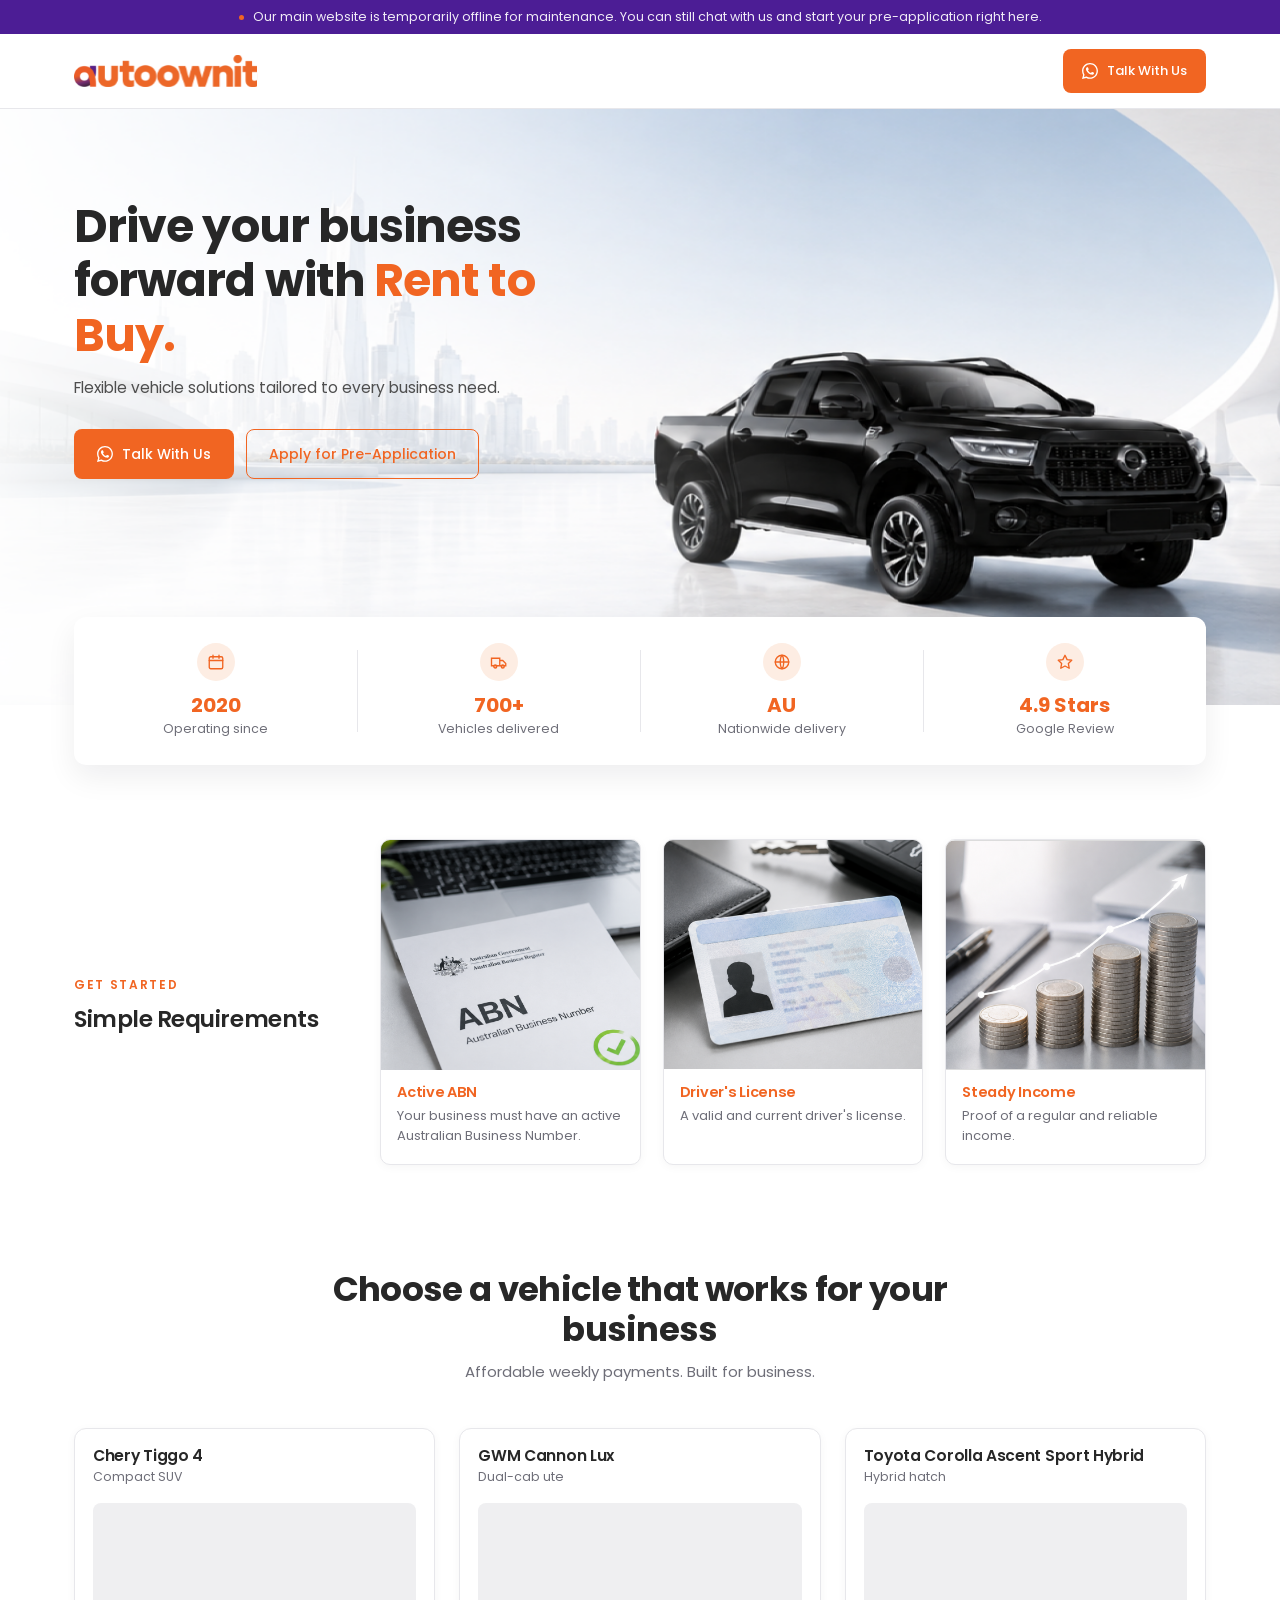
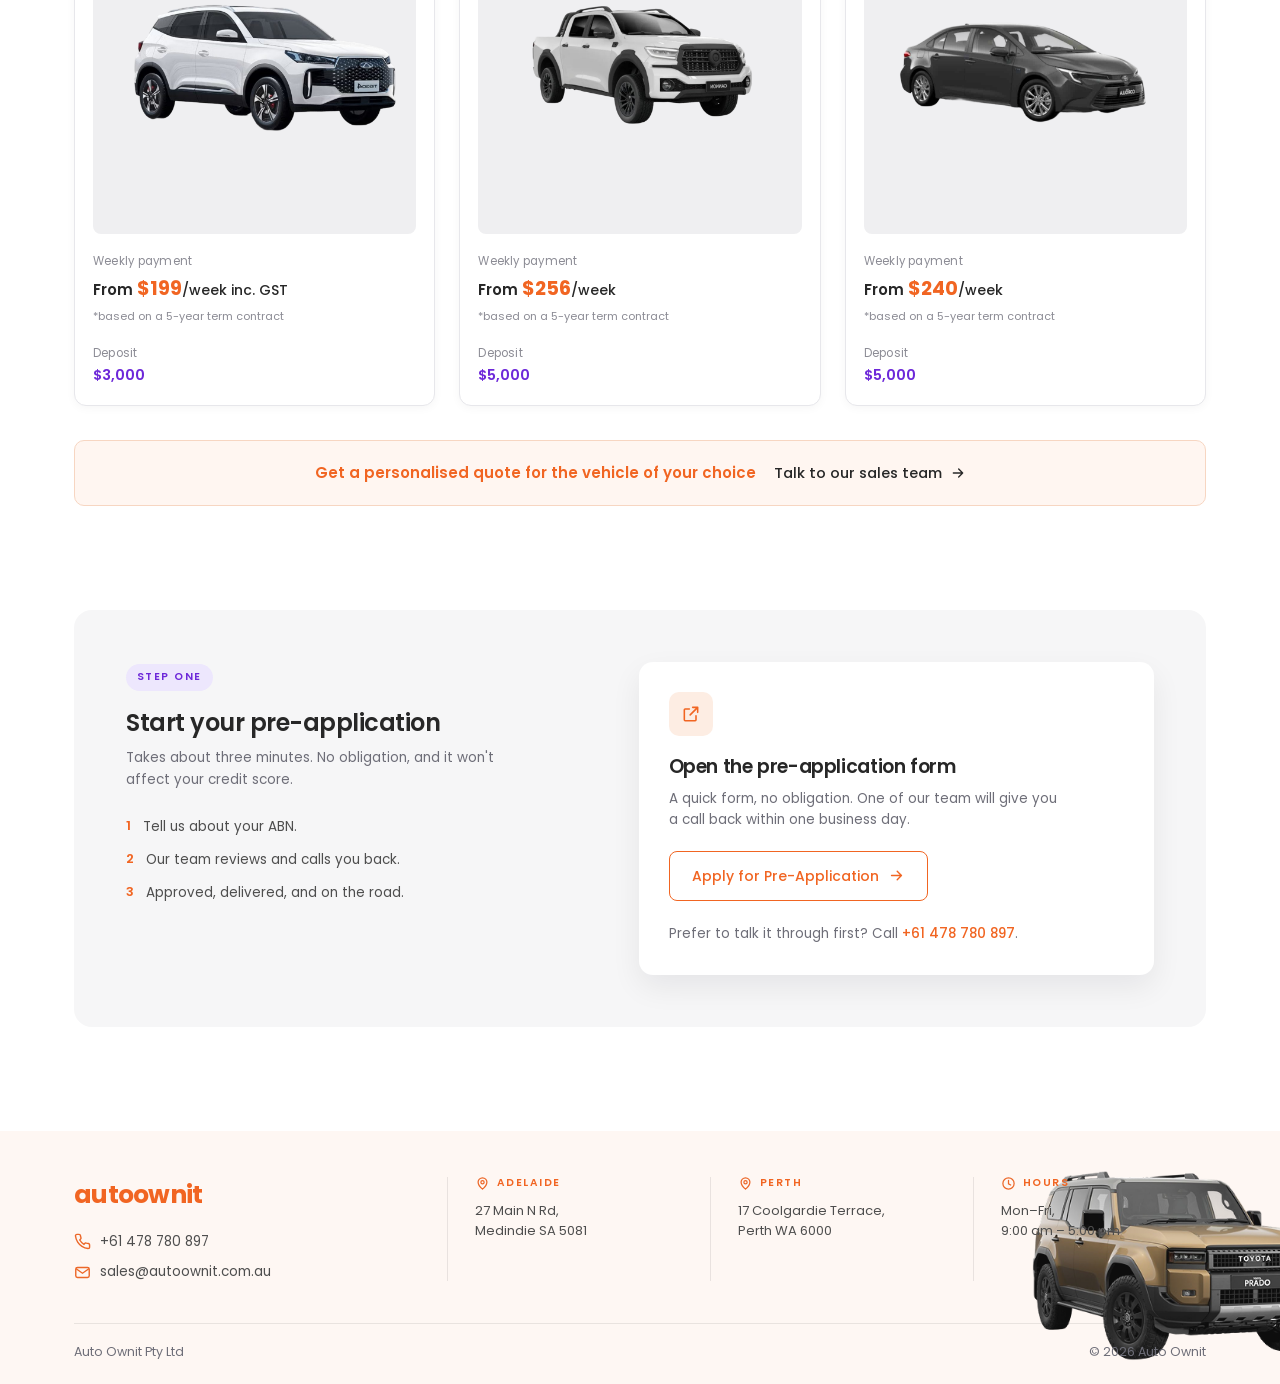
==== index.html @ a30773dd "First commit" ====
<!DOCTYPE html>
<html lang="en">

<head>
  <meta charset="UTF-8">
  <meta name="viewport" content="width=device-width, initial-scale=1">
  <title>Auto Ownit — Rent to Buy vehicle solutions for business</title>
  <link rel="stylesheet" href="./css/styles.css">
  <link rel="preconnect" href="https://fonts.googleapis.com">
  <link rel="preconnect" href="https://fonts.gstatic.com" crossorigin>
  <link
    href="https://fonts.googleapis.com/css2?family=Poppins:wght@400;500;600;700&family=Inter:wght@400;500;600&display=swap"
    rel="stylesheet">
</head>

<body>

  <!-- ========== ANNOUNCEMENT BAR ========== -->
  <div class="announce">
    <div class="wrap">
      <span class="dot" aria-hidden="true"></span>
      <p>Our main website is temporarily offline for maintenance. You can still chat with us and start your
        pre-application right here.</p>
    </div>
  </div>

  <!-- ========== HEADER ========== -->
  <header class="site-header">
    <div class="wrap">
      <a href="index.html" class="logo">
        <img src="./assets/Logo.svg" alt="Auto Ownit Logo">
      </a>
      <a href="https://wa.me/61478780897" class="btn btn--solid btn--sm" target="_blank">
        <img src="./assets/WhatsApp.svg" alt="WhatsApp">
        Talk With Us
      </a>
    </div>
  </header>

  <!-- ========== HERO ========== -->
  <section class="hero">
    <div class="wrap">
      <div class="hero-grid">
        <div class="hero-copy">
          <h1>Drive your business forward with <span class="accent">Rent to Buy.</span></h1>
          <p class="hero-sub">Flexible vehicle solutions tailored to every business need.</p>
          <div class="hero-actions">
            <a href="https://wa.me/61478780897" class="btn btn--solid" target="_blank">
              <img src="./assets/WhatsApp.svg" alt="WhatsApp">
              Talk With Us
            </a>
            <a href="./pre-application.html" class="btn btn--outline">
              Apply for Pre-Application
            </a>
          </div>
        </div>
      </div>

      <!-- ---- stats ---- -->
      <div class="stats">
        <div class="stat">
          <div class="stat-icon"><svg viewBox="0 0 24 24" fill="none" stroke="currentColor" stroke-width="1.8"
              stroke-linecap="round">
              <rect x="3" y="5" width="18" height="16" rx="2" />
              <path d="M3 10h18M8 3v4M16 3v4" />
            </svg></div>
          <div class="stat-value">2020</div>
          <div class="stat-label">Operating since</div>
        </div>
        <div class="stat">
          <div class="stat-icon"><svg viewBox="0 0 24 24" fill="none" stroke="currentColor" stroke-width="1.8"
              stroke-linecap="round">
              <path d="M2 7h11v10H2zM13 10h4l4 4v3h-8" />
              <circle cx="7" cy="18" r="2" />
              <circle cx="17" cy="18" r="2" />
            </svg></div>
          <div class="stat-value">700+</div>
          <div class="stat-label">Vehicles delivered</div>
        </div>
        <div class="stat">
          <div class="stat-icon"><svg viewBox="0 0 24 24" fill="none" stroke="currentColor" stroke-width="1.8"
              stroke-linecap="round">
              <circle cx="12" cy="12" r="9" />
              <path d="M3 12h18M12 3c3 3 3 15 0 18M12 3C9 6 9 18 12 21" />
            </svg></div>
          <div class="stat-value">AU</div>
          <div class="stat-label">Nationwide delivery</div>
        </div>
        <div class="stat">
          <div class="stat-icon"><svg viewBox="0 0 24 24" fill="none" stroke="currentColor" stroke-width="1.8"
              stroke-linejoin="round">
              <path d="m12 3 2.8 5.8 6.2.9-4.5 4.4 1.1 6.2-5.6-3-5.6 3 1.1-6.2L3 9.7l6.2-.9L12 3Z" />
            </svg></div>
          <div class="stat-value">4.9 Stars</div>
          <div class="stat-label">Google Review</div>
        </div>
      </div>
    </div>
  </section>

  <!-- ========== SIMPLE REQUIREMENTS ========== -->
  <section class="section">
    <div class="wrap">
      <div class="reqs">
        <div class="reqs-intro">
          <span class="eyebrow">Get started</span>
          <h2>Simple Requirements</h2>
        </div>

        <div class="req-cards">
          <!-- Card 1 — replace .req-thumb svg with <img src="abn.jpg" alt="..."> -->
          <article class="req-card">
            <div class="req-thumb" id="abn-card">
            </div>
            <div class="req-body">
              <h3>Active ABN</h3>
              <p>Your business must have an active Australian Business Number.</p>
            </div>
          </article>

          <!-- Card 2 -->
          <article class="req-card">
            <div class="req-thumb" id="driver-card"></div>
            <div class="req-body">
              <h3>Driver's License</h3>
              <p>A valid and current driver's license.</p>
            </div>
          </article>

          <!-- Card 3 -->
          <article class="req-card">
            <div class="req-thumb" id="income-card"></div>
            <div class="req-body">
              <h3>Steady Income</h3>
              <p>Proof of a regular and reliable income.</p>
            </div>
          </article>
        </div>
      </div>
    </div>
  </section>

  <!-- ========== VEHICLES ========== -->
  <section class="section" style="padding-top:0">
    <div class="wrap">
      <div class="section-head">
        <h2>Choose a vehicle that works for your business</h2>
        <p>Affordable weekly payments. Built for business.</p>
      </div>

      <div class="vehicles">
        <!-- Vehicle 1 -->
        <article class="vcard">
          <h3>Chery Tiggo 4</h3>
          <div class="vcard-type">Compact SUV</div>
          <div class="vcard-img">
            <!-- Replace with <img src="chery-tiggo-4.png" alt="Chery Tiggo 4"> -->
            <img src="./assets/cherry-tigo-4.png" alt="Chery Tiggo 4" />
          </div>
          <div class="vmeta-label">Weekly payment</div>
          <div class="vprice">From <span class="amount">$199</span><span class="unit">/week inc. GST</span></div>
          <p class="vnote">*based on a 5-year term contract</p>
          <div class="vcard-foot">
            <div class="vmeta-label">Deposit</div>
            <div class="vdeposit">$3,000</div>
          </div>
        </article>

        <!-- Vehicle 2 -->
        <article class="vcard">
          <h3>GWM Cannon Lux</h3>
          <div class="vcard-type">Dual-cab ute</div>
          <div class="vcard-img">
            <!-- Replace with <img src="gwm-cannon-lux.png" alt="GWM Cannon Lux"> -->
            <img src='./assets/GWM-Cannon-Vanta-1024x1024.png' alt="GWM Cannon Lux" />
          </div>
          <div class="vmeta-label">Weekly payment</div>
          <div class="vprice">From <span class="amount">$256</span><span class="unit">/week</span></div>
          <p class="vnote">*based on a 5-year term contract</p>
          <div class="vcard-foot">
            <div class="vmeta-label">Deposit</div>
            <div class="vdeposit">$5,000</div>
          </div>
        </article>

        <!-- Vehicle 3 -->
        <article class="vcard">
          <h3>Toyota Corolla Ascent Sport Hybrid</h3>
          <div class="vcard-type">Hybrid hatch</div>
          <div class="vcard-img">
            <!-- Replace with <img src="corolla-hybrid.png" alt="Toyota Corolla Ascent Sport Hybrid"> -->
            <img src='./assets/31-1024x1024.png' alt="Toyota Corolla Ascent Sport Hybrid" />
          </div>
          <div class="vmeta-label">Weekly payment</div>
          <div class="vprice">From <span class="amount">$240</span><span class="unit">/week</span></div>
          <p class="vnote">*based on a 5-year term contract</p>
          <div class="vcard-foot">
            <div class="vmeta-label">Deposit</div>
            <div class="vdeposit">$5,000</div>
          </div>
        </article>
      </div>

      <!-- ---- quote bar ---- -->
      <div class="quote-bar">
        <span class="lead">Get a personalised quote for the vehicle of your choice</span>
        <a href="https://wa.me/61478780897" class="link" target="_blank">
          Talk to our sales team
          <svg viewBox="0 0 24 24" fill="none" stroke="currentColor" stroke-width="2" stroke-linecap="round"
            stroke-linejoin="round" aria-hidden="true">
            <path d="M5 12h14M13 6l6 6-6 6" />
          </svg>
        </a>
      </div>
    </div>
  </section>

  <!-- ========== PRE-APPLICATION ========== -->
  <section class="section section--tight" id="pre-application" style="padding-top:0">
    <div class="wrap">
      <div class="apply">
        <div class="apply-copy">
          <span class="pill">Step one</span>
          <h2>Start your pre-application</h2>
          <p>Takes about three minutes. No obligation, and it won't affect your credit score.</p>
          <ol class="steps">
            <li><span class="num">1</span><span>Tell us about your ABN.</span></li>
            <li><span class="num">2</span><span>Our team reviews and calls you back.</span></li>
            <li><span class="num">3</span><span>Approved, delivered, and on the road.</span></li>
          </ol>
        </div>

        <div class="apply-card">
          <div class="icon-box">
            <svg viewBox="0 0 24 24" fill="none" stroke="currentColor" stroke-width="1.9" stroke-linecap="round"
              stroke-linejoin="round" aria-hidden="true">
              <path d="M14 4h6v6M20 4l-9 9M18 14v5a1 1 0 0 1-1 1H5a1 1 0 0 1-1-1V7a1 1 0 0 1 1-1h5" />
            </svg>
          </div>
          <h3>Open the pre-application form</h3>
          <p>A quick form, no obligation. One of our team will give you a call back within one business day.</p>
          <a href="./pre-application.html" class="btn btn--outline">
            Apply for Pre-Application
            <svg viewBox="0 0 24 24" fill="none" stroke="currentColor" stroke-width="2" stroke-linecap="round"
              stroke-linejoin="round" aria-hidden="true">
              <path d="M5 12h14M13 6l6 6-6 6" />
            </svg>
          </a>
          <p class="apply-note">Prefer to talk it through first? Call <a href="https://wa.me/61478780897"
              target="_blank">+61 478 780
              897</a>.
          </p>
        </div>
      </div>
    </div>
  </section>

  <!-- ========== FOOTER ========== -->
  <footer class="site-footer">
    <img class="footer-art" src="./assets/2025 Toyota LandCruiser Prado Altitude 4×4 – Previously Owned.png"
      alt="Auto Ownit Footer" />
    <div class="wrap">
      <div class="footer-top">
        <div>
          <span class="logo logo--footer">autoownit</span>
          <div class="footer-contact">
            <a href="https://wa.me/61478780897" target="_blank">
              <img src='./assets/telephone.svg' />
              +61 478 780 897
            </a>
            <a href="mailto:sales@autoownit.com.au" target="_blank">
              <img src="./assets/email.svg" />
              sales@autoownit.com.au
            </a>
          </div>
        </div>

        <div class="fcol">
          <div class="fcol-title">
            <img src="./assets/pin-location.svg" alt="Location" />
            Adelaide
          </div>
          <p>27 Main N Rd,<br>Medindie SA 5081</p>
        </div>

        <div class="fcol">
          <div class="fcol-title">
            <img src="./assets/pin-location.svg" alt="Location" />
            Perth
          </div>
          <p>17 Coolgardie Terrace,<br>Perth WA 6000</p>
        </div>

        <div class="fcol">
          <div class="fcol-title">
            <img src="./assets/clock.svg" alt='Hours' />
            Hours
          </div>
          <p>Mon–Fri,<br>9:00 am – 5:00 pm</p>
        </div>
      </div>

      <div class="footer-bottom">
        <span>Auto Ownit Pty Ltd</span>
        <span>© 2026 Auto Ownit</span>
      </div>
    </div>
  </footer>

</body>

</html>
---- css/styles.css ----
/* ============================================================
   TOKENS
   ============================================================ */
:root {
  --orange: #f16522;
  --orange-dark: #d9531a;
  --orange-tint: #fdede3;
  --orange-tint-2: #fff6f1;
  --orange-line: #f7d6c2;
  --violet: #4c1d95;
  --violet-accent: #6d28d9;
  --violet-tint: #ede7fd;
  --ink: #272727;
  --ink-2: #4e4e4e;
  --muted: #6e6e78;
  --muted-2: #8c8c95;
  --line: #e7e7eb;
  --surface: #f6f6f7;
  --surface-2: #efeff1;
  --footer-bg: #fceae166;
  --white: #ffffff;

  --display: 'Poppins', 'Segoe UI', system-ui, -apple-system, sans-serif;
  --body: 'Poppins', 'Segoe UI', system-ui, -apple-system, sans-serif;

  --wrap: 1180px;
  --r-sm: 8px;
  --r-md: 12px;
  --r-lg: 18px;
  --shadow-card: 0 12px 30px rgba(20, 20, 30, 0.07);
  --shadow-soft: 0 2px 10px rgba(20, 20, 30, 0.04);
}

/* ============================================================
   BASE
   ============================================================ */
*,
*::before,
*::after {
  box-sizing: border-box;
}

html {
  -webkit-text-size-adjust: 100%;
}

body {
  margin: 0;
  font-family: var(--body);
  color: var(--ink);
  background: var(--white);
  font-size: 16px;
  line-height: 1.6;
  -webkit-font-smoothing: antialiased;
}

img,
svg {
  display: block;
  max-width: 100%;
}

a {
  color: inherit;
  text-decoration: none;
}

h1,
h2,
h3,
h4 {
  font-family: var(--display);
  margin: 0;
  letter-spacing: -0.02em;
  line-height: 1.18;
}

p {
  margin: 0;
}

ul,
ol {
  margin: 0;
  padding: 0;
  list-style: none;
}

.wrap {
  width: 100%;
  max-width: var(--wrap);
  margin: 0 auto;
  padding: 0 24px;
}

:focus-visible {
  outline: 2px solid var(--violet-accent);
  outline-offset: 3px;
  border-radius: 4px;
}

.eyebrow {
  font-family: var(--display);
  font-size: 12px;
  font-weight: 600;
  letter-spacing: 0.14em;
  text-transform: uppercase;
  color: var(--orange);
}

/* ============================================================
   BUTTONS
   ============================================================ */
.btn {
  display: inline-flex;
  justify-content: center;
  align-items: center;
  gap: 9px;
  font-family: var(--display);
  font-size: 14px;
  font-weight: 500;
  text-align: center;
  padding: 13px 22px;
  border-radius: var(--r-sm);
  border: 1px solid transparent;
  cursor: pointer;
  transition:
    background-color 0.2s ease,
    color 0.2s ease,
    border-color 0.2s ease,
    transform 0.2s ease;
  white-space: nowrap;
}

.btn svg {
  width: 17px;
  height: 17px;
  flex: none;
}

.btn--solid {
  background: var(--orange);
  color: #fff;
}

.btn--solid:hover {
  background: var(--orange-dark);
}

.btn--outline {
  background: transparent;
  color: var(--orange);
  border-color: var(--orange);
}

.btn--outline:hover {
  background: var(--orange-tint-2);
}

.btn--sm {
  padding: 11px 18px;
  font-size: 13px;
}

/* ============================================================
   ANNOUNCEMENT + HEADER
   ============================================================ */
.announce {
  background: var(--violet);
  color: #fff;
}

.announce .wrap {
  display: flex;
  align-items: center;
  justify-content: center;
  gap: 9px;
  min-height: 34px;
  padding-top: 7px;
  padding-bottom: 7px;
  font-size: 12.5px;
  text-align: center;
  color: rgba(255, 255, 255, 0.92);
}

.announce .dot {
  width: 5px;
  height: 5px;
  border-radius: 50%;
  background: var(--orange);
  flex: none;
}

.site-header {
  background: #fff;
  border-bottom: 1px solid var(--line);
}

.site-header .wrap {
  display: flex;
  align-items: center;
  justify-content: space-between;
  gap: 20px;
  min-height: 74px;
}

.logo {
  font-family: var(--display);
  font-weight: 700;
  font-size: 27px;
  letter-spacing: -0.03em;
  color: var(--orange);
}

.logo--footer {
  font-size: 25px;
}

/* ============================================================
   HERO
   ============================================================ */
.hero {
  position: relative;
  padding: 64px 0 0;
  background-image: url(../assets/hero-bg.png);
  background-size: cover;
  background-position: center;
  /* overflow: hidden; */
}

/* faint showroom floor line */
/* .hero::after{
  content:"";position:absolute;left:0;right:0;top:58%;height:1px;
  background:linear-gradient(90deg,rgba(255,255,255,0),rgba(255,255,255,.85),rgba(255,255,255,0));
} */
.hero-grid {
  position: relative;
  z-index: 1;
  display: grid;
  grid-template-columns: minmax(0, 1fr) minmax(0, 1.05fr);
  align-items: center;
  gap: 28px;
}

.hero-copy {
  max-width: 520px;
  padding: 26px 0 78px;
}

.hero h1 {
  font-size: clamp(32px, 4.4vw, 46px);
  font-weight: 700;
  color: var(--ink);
  margin-bottom: 14px;
}

.hero h1 .accent {
  color: var(--orange);
}

.hero-sub {
  font-size: 15.5px;
  color: var(--ink-2);
  margin-bottom: 28px;
}

.hero-actions {
  display: flex;
  flex-wrap: wrap;
  gap: 12px;
}

.hero-art {
  align-self: end;
  padding-bottom: 34px;
}

/* ---- stats card ---- */
.stats {
  position: relative;
  z-index: 2;
  background: #fff;
  border-radius: var(--r-md);
  box-shadow: var(--shadow-card);
  display: grid;
  grid-template-columns: repeat(4, 1fr);
  top: 60px;
  margin-bottom: 30px;
}

.stat {
  padding: 26px 22px;
  text-align: center;
  position: relative;
}

.stat + .stat::before {
  content: '';
  position: absolute;
  left: 0;
  top: 22%;
  bottom: 22%;
  width: 1px;
  background: var(--line);
}

.stat-icon {
  width: 38px;
  height: 38px;
  margin: 0 auto 12px;
  border-radius: 50%;
  background: var(--orange-tint);
  color: var(--orange);
  display: grid;
  place-items: center;
}

.stat-icon svg {
  width: 18px;
  height: 18px;
}

.stat-value {
  font-family: var(--display);
  font-size: 20px;
  font-weight: 700;
  color: var(--orange);
  line-height: 1.2;
}

.stat-label {
  font-size: 12.5px;
  color: var(--muted);
  margin-top: 2px;
}

/* ============================================================
   SECTION SHELL
   ============================================================ */
.section {
  padding: 104px 0;
}

.section--tight {
  padding: 64px 0;
}

.section-head {
  text-align: center;
  max-width: 660px;
  margin: 0 auto 44px;
}

.section-head h2 {
  font-size: clamp(26px, 3.2vw, 34px);
  font-weight: 700;
  margin-bottom: 10px;
}

.section-head p {
  color: var(--muted);
  font-size: 15px;
}

/* ============================================================
   REQUIREMENTS
   ============================================================ */
.reqs {
  display: grid;
  grid-template-columns: minmax(0, 0.75fr) minmax(0, 2.4fr);
  align-items: center;
  gap: 48px;
}

.reqs-intro h2 {
  font-size: 23px;
  font-weight: 600;
  margin-top: 10px;
}

.req-cards {
  display: grid;
  grid-template-columns: repeat(3, 1fr);
  gap: 22px;
}

.req-card {
  border: 1px solid var(--line);
  border-radius: 10px;
  background: #fff;
  overflow: hidden;
  box-shadow: var(--shadow-soft);
}

.req-thumb {
  height: 230px;
}

.req-thumb#abn-card {
  background-image: url(../assets/ABN_CARD.png);
  background-size: cover;
  background-position: center;

  width: 100%;
}

.req-thumb#driver-card {
  background-image: url(../assets/DRIVERS_LICENSE_CARD.png);
  background-size: cover;
  background-position: center;

  width: 100%;
}

.req-thumb#income-card {
  background-image: url(../assets/STEADY_INCOME.png);
  background-size: cover;
  background-position: center;

  width: 100%;
}

.req-body {
  padding: 14px 16px 18px;
}

.req-body h3 {
  font-size: 14.5px;
  font-weight: 600;
  color: var(--orange);
  margin-bottom: 5px;
}

.req-body p {
  font-size: 13px;
  color: var(--muted);
  line-height: 1.55;
}

/* ============================================================
   VEHICLES
   ============================================================ */
.vehicles {
  display: grid;
  grid-template-columns: repeat(3, 1fr);
  gap: 24px;
}

.vcard {
  border: 1px solid var(--line);
  border-radius: var(--r-md);
  background: #fff;
  padding: 18px;
  display: flex;
  flex-direction: column;
  box-shadow: var(--shadow-soft);
}

.vcard h3 {
  font-size: 15.5px;
  font-weight: 600;
}

.vcard-type {
  font-size: 12.5px;
  color: var(--muted);
  margin-top: 2px;
}

.vcard-img {
  background: var(--surface-2);
  border-radius: var(--r-sm);
  margin: 16px 0 18px;
  padding: 14px 10px;
}

.vmeta-label {
  font-size: 11.5px;
  color: var(--muted-2);
  letter-spacing: 0.02em;
}

.vprice {
  font-family: var(--display);
  font-size: 15px;
  font-weight: 600;
  margin-top: 3px;
}

.vprice .amount {
  color: var(--orange);
  font-size: 19px;
  font-weight: 700;
}

.vprice .unit {
  font-weight: 500;
  font-size: 14px;
  color: var(--ink);
}

.vnote {
  font-size: 11px;
  color: var(--muted-2);
  margin-top: 4px;
}

.vcard-foot {
  margin-top: auto;
  padding-top: 18px;
}

.vdeposit {
  font-family: var(--display);
  font-size: 14.5px;
  font-weight: 600;
  color: var(--violet-accent);
  margin-top: 2px;
}

.quote-bar {
  margin-top: 34px;
  background: var(--orange-tint-2);
  border: 1px solid var(--orange-line);
  border-radius: 10px;
  padding: 20px 24px;
  display: flex;
  flex-wrap: wrap;
  align-items: center;
  justify-content: center;
  gap: 8px 18px;
  text-align: center;
}

.quote-bar .lead {
  font-family: var(--display);
  font-weight: 600;
  font-size: 15px;
  color: var(--orange);
}

.quote-bar .link {
  display: inline-flex;
  align-items: center;
  gap: 8px;
  font-size: 14.5px;
  font-weight: 500;
  color: var(--ink);
}

.quote-bar .link:hover {
  text-decoration: underline;
}

.quote-bar .link svg {
  width: 16px;
  height: 16px;
}

/* ============================================================
   PRE-APPLICATION
   ============================================================ */
.apply {
  background: var(--surface);
  border-radius: var(--r-lg);
  padding: 52px;
  display: grid;
  grid-template-columns: minmax(0, 1fr) minmax(0, 1.1fr);
  gap: 44px;
  align-items: start;
}

.pill {
  display: inline-block;
  background: var(--violet-tint);
  color: var(--violet-accent);
  font-family: var(--display);
  font-size: 10.5px;
  font-weight: 600;
  letter-spacing: 0.14em;
  text-transform: uppercase;
  padding: 5px 11px;
  border-radius: 999px;
  margin-bottom: 18px;
}

.apply-copy h2 {
  font-size: 24px;
  font-weight: 600;
  margin-bottom: 10px;
}

.apply-copy > p {
  font-size: 13.5px;
  color: var(--muted);
  max-width: 400px;
}

.steps {
  margin-top: 26px;
  display: grid;
  gap: 11px;
}

.steps li {
  display: flex;
  gap: 12px;
  font-size: 13.5px;
  color: var(--ink-2);
}

.steps .num {
  color: var(--orange);
  font-family: var(--display);
  font-weight: 600;
  font-size: 13px;
  flex: none;
}

.apply-card {
  background: #fff;
  border-radius: 14px;
  padding: 30px;
  box-shadow: var(--shadow-card);
}

.apply-card .icon-box {
  width: 44px;
  height: 44px;
  border-radius: 10px;
  background: var(--orange-tint);
  color: var(--orange);
  display: grid;
  place-items: center;
  margin-bottom: 20px;
}

.apply-card .icon-box svg {
  width: 20px;
  height: 20px;
}

.apply-card h3 {
  font-size: 19px;
  font-weight: 600;
  margin-bottom: 9px;
}

.apply-card p {
  font-size: 13.5px;
  color: var(--muted);
  max-width: 390px;
}

.apply-card .btn {
  margin-top: 20px;
}

.apply-note {
  margin-top: 22px;
  font-size: 12.5px;
  color: var(--muted);
}

.apply-note a {
  color: var(--orange);
  font-weight: 500;
}

/* ============================================================
   FOOTER
   ============================================================ */
.site-footer {
  background: var(--footer-bg);
  position: relative;
  overflow: hidden;
  margin-top: 40px;
}

.footer-art {
  position: absolute;
  right: -100px;
  bottom: 6px;
  width: min(400px, 34vw);
  pointer-events: none;
  opacity: 0.95;
}

.footer-top {
  position: relative;
  z-index: 1;
  display: grid;
  grid-template-columns: minmax(0, 1.25fr) repeat(3, minmax(0, 0.85fr));
  gap: 30px;
  padding: 44px 0 40px;
}

.footer-contact {
  display: grid;
  gap: 9px;
  margin-top: 16px;
}

.footer-contact a,
.footer-contact span {
  display: flex;
  align-items: center;
  gap: 9px;
  font-size: 13.5px;
  color: var(--ink-2);
}

.footer-contact svg {
  width: 15px;
  height: 15px;
  color: var(--orange);
  flex: none;
}

.fcol {
  position: relative;
  padding-left: 28px;
}

.fcol::before {
  content: '';
  position: absolute;
  left: 0;
  top: 2px;
  bottom: 2px;
  width: 1px;
  background: rgba(23, 23, 27, 0.09);
}

.fcol-title {
  display: flex;
  align-items: center;
  gap: 7px;
  font-family: var(--display);
  font-size: 10.5px;
  font-weight: 600;
  letter-spacing: 0.14em;
  text-transform: uppercase;
  color: var(--orange);
  margin-bottom: 9px;
}

.fcol-title svg {
  width: 13px;
  height: 13px;
}

.fcol p {
  font-size: 13px;
  color: var(--ink-2);
  line-height: 1.6;
}

.footer-bottom {
  position: relative;
  z-index: 1;
  border-top: 1px solid rgba(23, 23, 27, 0.09);
  display: flex;
  flex-wrap: wrap;
  gap: 8px;
  justify-content: space-between;
  padding: 18px 0 22px;
  font-size: 12.5px;
  color: var(--muted);
}

/* ============================================================
   RESPONSIVE
   ============================================================ */
@media (max-width: 1000px) {
  .hero-grid {
    grid-template-columns: 1fr;
  }

  .hero-copy {
    padding-bottom: 8px;
    max-width: none;
  }

  .hero-art {
    padding-bottom: 12px;
    max-width: 560px;
  }

  .reqs {
    grid-template-columns: 1fr;
    gap: 26px;
  }

  .apply {
    grid-template-columns: 1fr;
    padding: 38px;
  }

  .footer-top {
    grid-template-columns: 1fr 1fr;
    gap: 26px;
  }

  .footer-art {
    width: 250px;
    opacity: 0.5;
  }

  .section {
    padding: 76px 0;
  }
}

@media (max-width: 760px) {
  .stats {
    grid-template-columns: 1fr 1fr;
  }

  .stat + .stat::before {
    display: none;
  }

  .stat:nth-child(n + 3) {
    border-top: 1px solid var(--line);
  }

  .stat:nth-child(even) {
    border-left: 1px solid var(--line);
  }

  .req-cards,
  .vehicles {
    grid-template-columns: 1fr;
  }

  .site-header .wrap {
    min-height: 64px;
  }

  .announce .wrap {
    text-align: left;
  }
}

@media (max-width: 560px) {
  .footer-top {
    grid-template-columns: 1fr;
  }

  .fcol {
    padding-left: 0;
  }

  .fcol::before {
    display: none;
  }

  .footer-art {
    display: none;
  }

  .apply {
    padding: 26px;
  }

  .hero {
    padding-top: 44px;
  }

  .stats {
    grid-template-columns: 1fr;
  }

  .stat:nth-child(even) {
    border-left: 0;
  }

  .stat:nth-child(n + 2) {
    border-top: 1px solid var(--line);
  }

  .btn {
    width: 100%;
    justify-content: center;
  }

  .quote-bar {
    flex-direction: column;
  }
}

@media (prefers-reduced-motion: reduce) {
  * {
    transition: none !important;
    animation: none !important;
  }
}
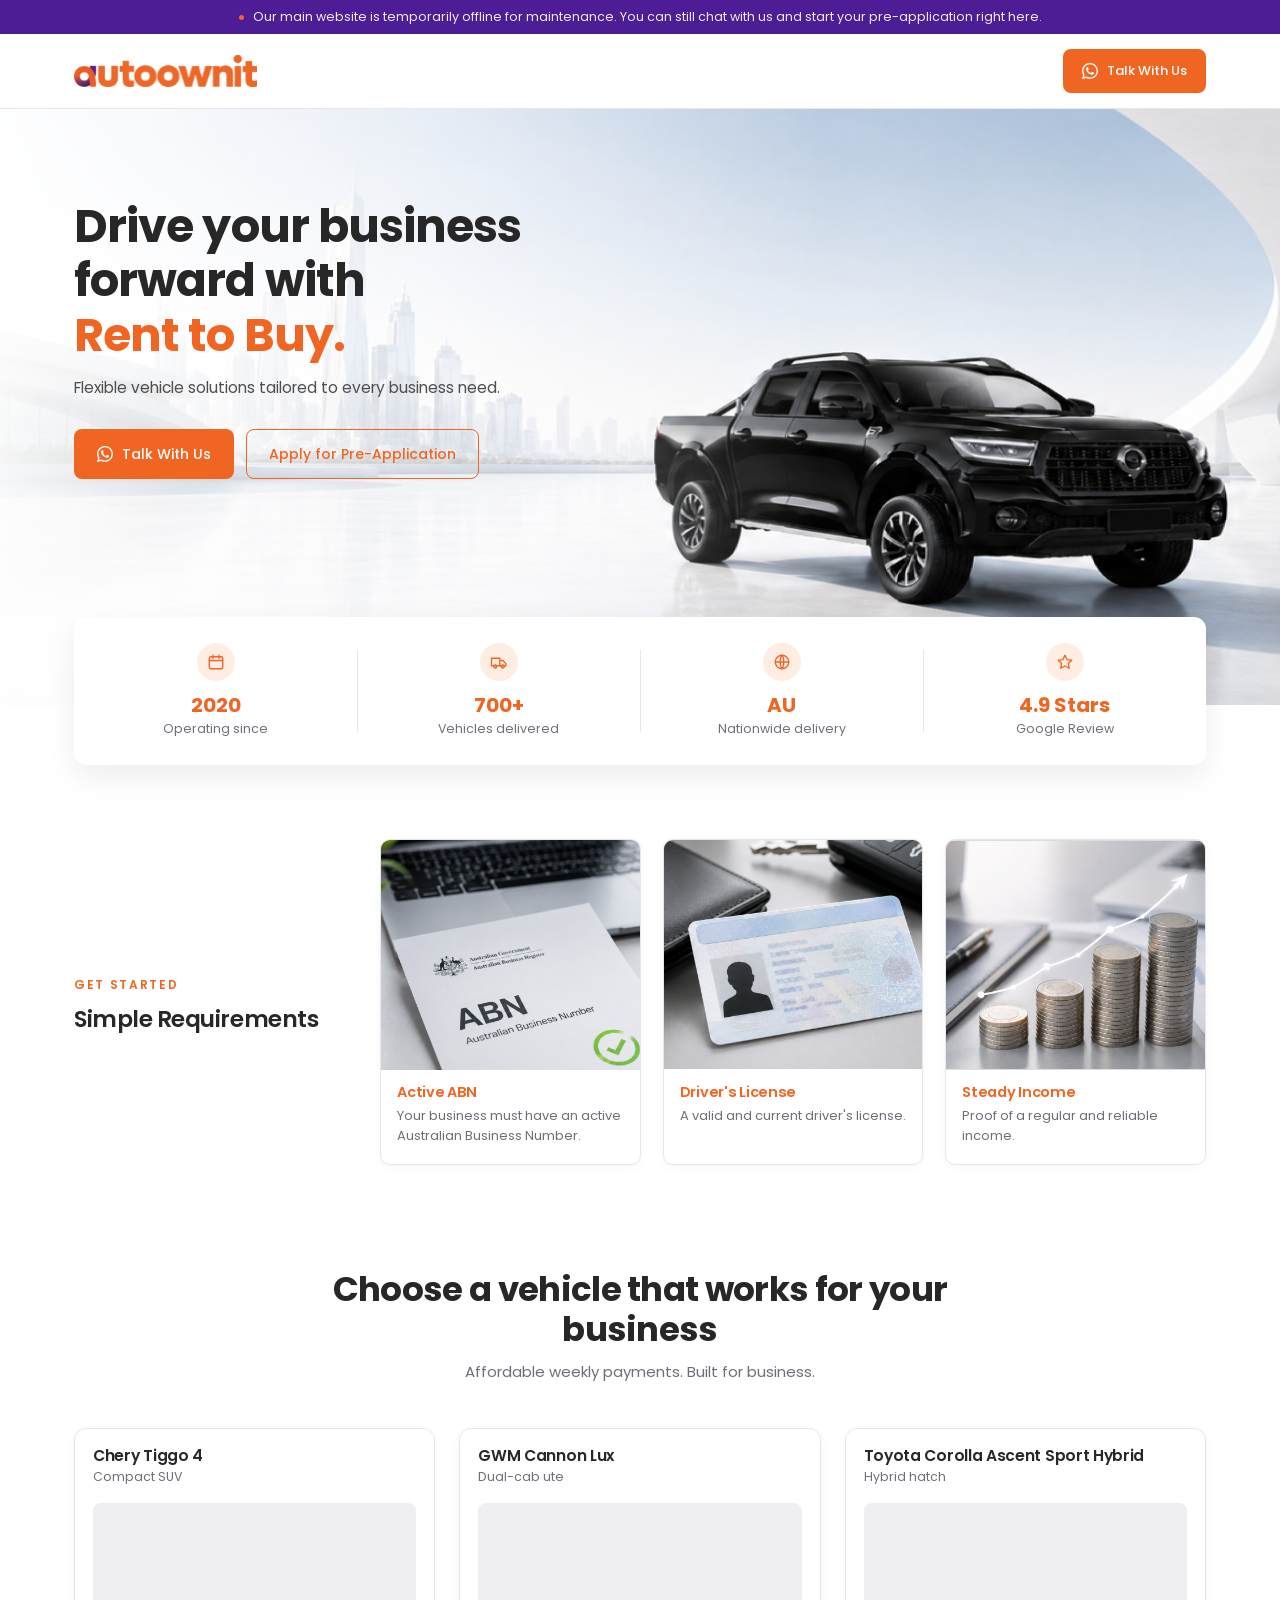
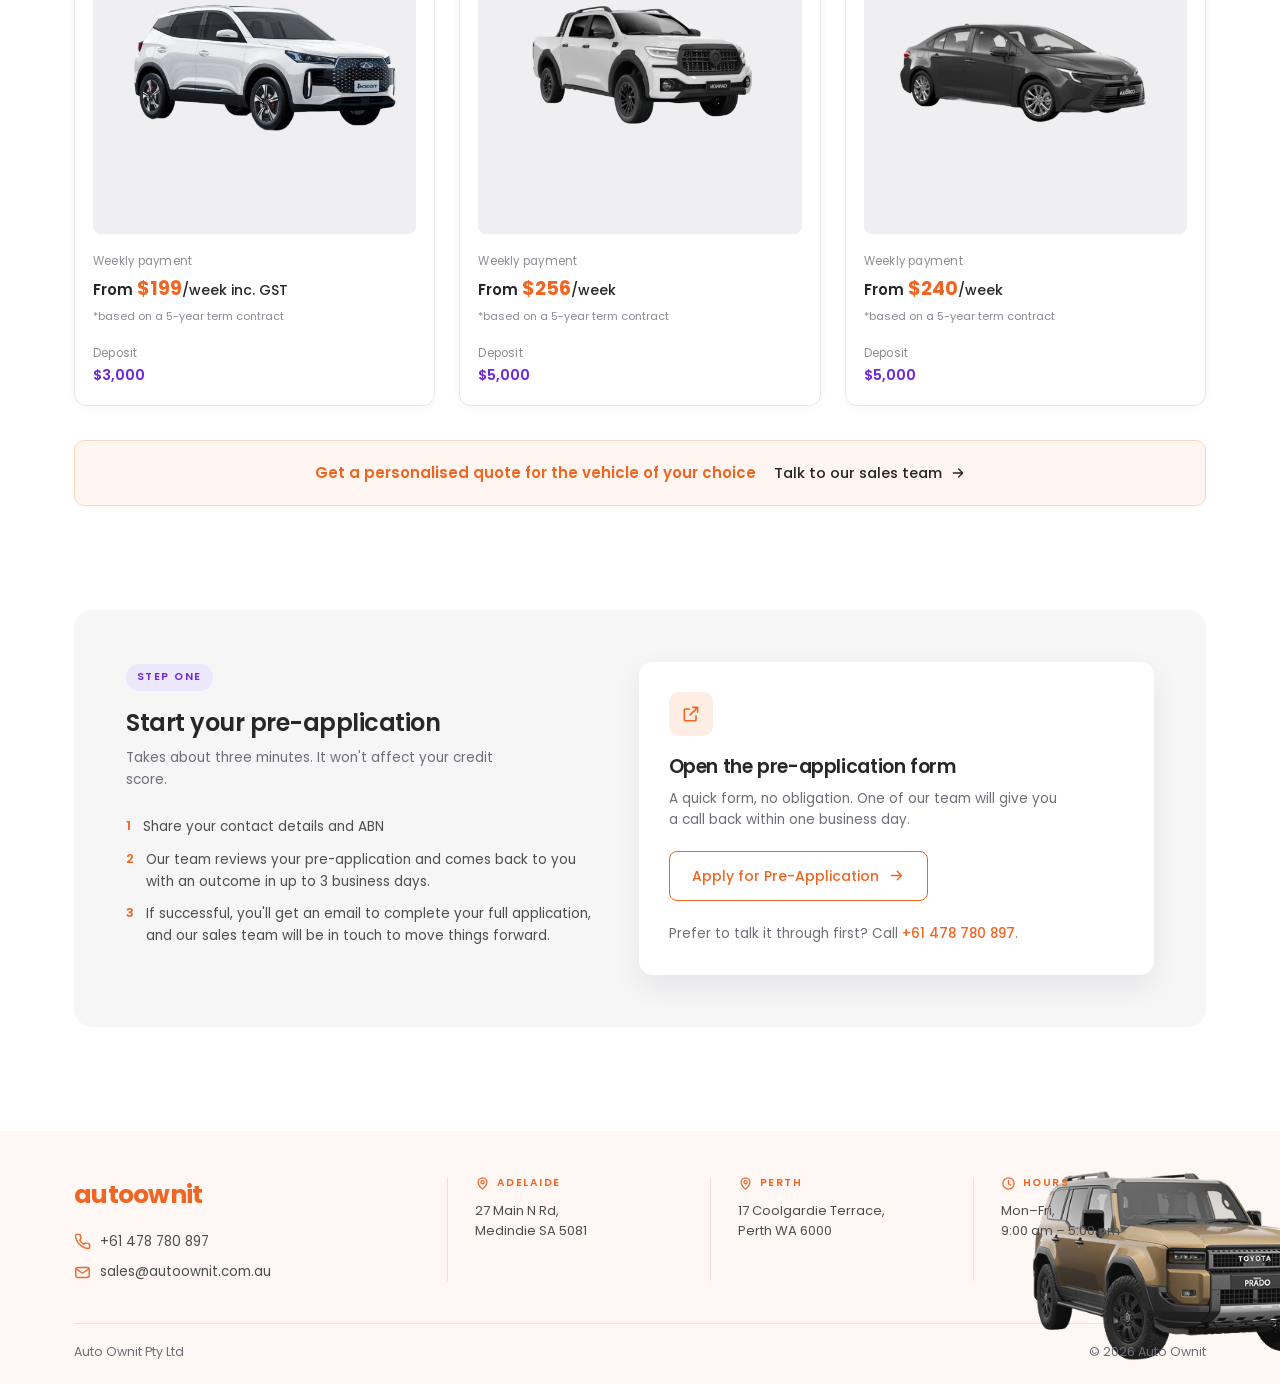
==== commit 86646a93: "Update hero section and pre-application steps for clarity and improved layout" ====
--- a/index.html
+++ b/index.html
@@ -11,6 +11,11 @@
   <link
     href="https://fonts.googleapis.com/css2?family=Poppins:wght@400;500;600;700&family=Inter:wght@400;500;600&display=swap"
     rel="stylesheet">
+
+  <!-- Expertease Chatbot -->
+  <script type="module"
+    src="https://desaiprodstorage.blob.core.windows.net/botscripts/bots/scripts/daryl/exabot_widget_a7e89359-5c15-4bea-838a-69c8a6be06f3.js"></script>
+
 </head>
 
 <body>
@@ -42,7 +47,7 @@
     <div class="wrap">
       <div class="hero-grid">
         <div class="hero-copy">
-          <h1>Drive your business forward with <span class="accent">Rent to Buy.</span></h1>
+          <h1>Drive your business forward with <br /> <span class="accent">Rent to Buy.</span></h1>
           <p class="hero-sub">Flexible vehicle solutions tailored to every business need.</p>
           <div class="hero-actions">
             <a href="https://wa.me/61478780897" class="btn btn--solid" target="_blank">
@@ -222,11 +227,13 @@
         <div class="apply-copy">
           <span class="pill">Step one</span>
           <h2>Start your pre-application</h2>
-          <p>Takes about three minutes. No obligation, and it won't affect your credit score.</p>
+          <p>Takes about three minutes. It won't affect your credit score.</p>
           <ol class="steps">
-            <li><span class="num">1</span><span>Tell us about your ABN.</span></li>
-            <li><span class="num">2</span><span>Our team reviews and calls you back.</span></li>
-            <li><span class="num">3</span><span>Approved, delivered, and on the road.</span></li>
+            <li><span class="num">1</span><span>Share your contact details and ABN</span></li>
+            <li><span class="num">2</span><span>Our team reviews your pre-application and comes back to you with an
+                outcome in up to 3 business days.</span></li>
+            <li><span class="num">3</span><span>If successful, you'll get an email to complete your full application,
+                and our sales team will be in touch to move things forward.</span></li>
           </ol>
         </div>
 
--- a/css/styles.css
+++ b/css/styles.css
@@ -243,7 +243,7 @@
 }
 
 .hero-copy {
-  max-width: 520px;
+  max-width: 600px;
   padding: 26px 0 78px;
 }
 
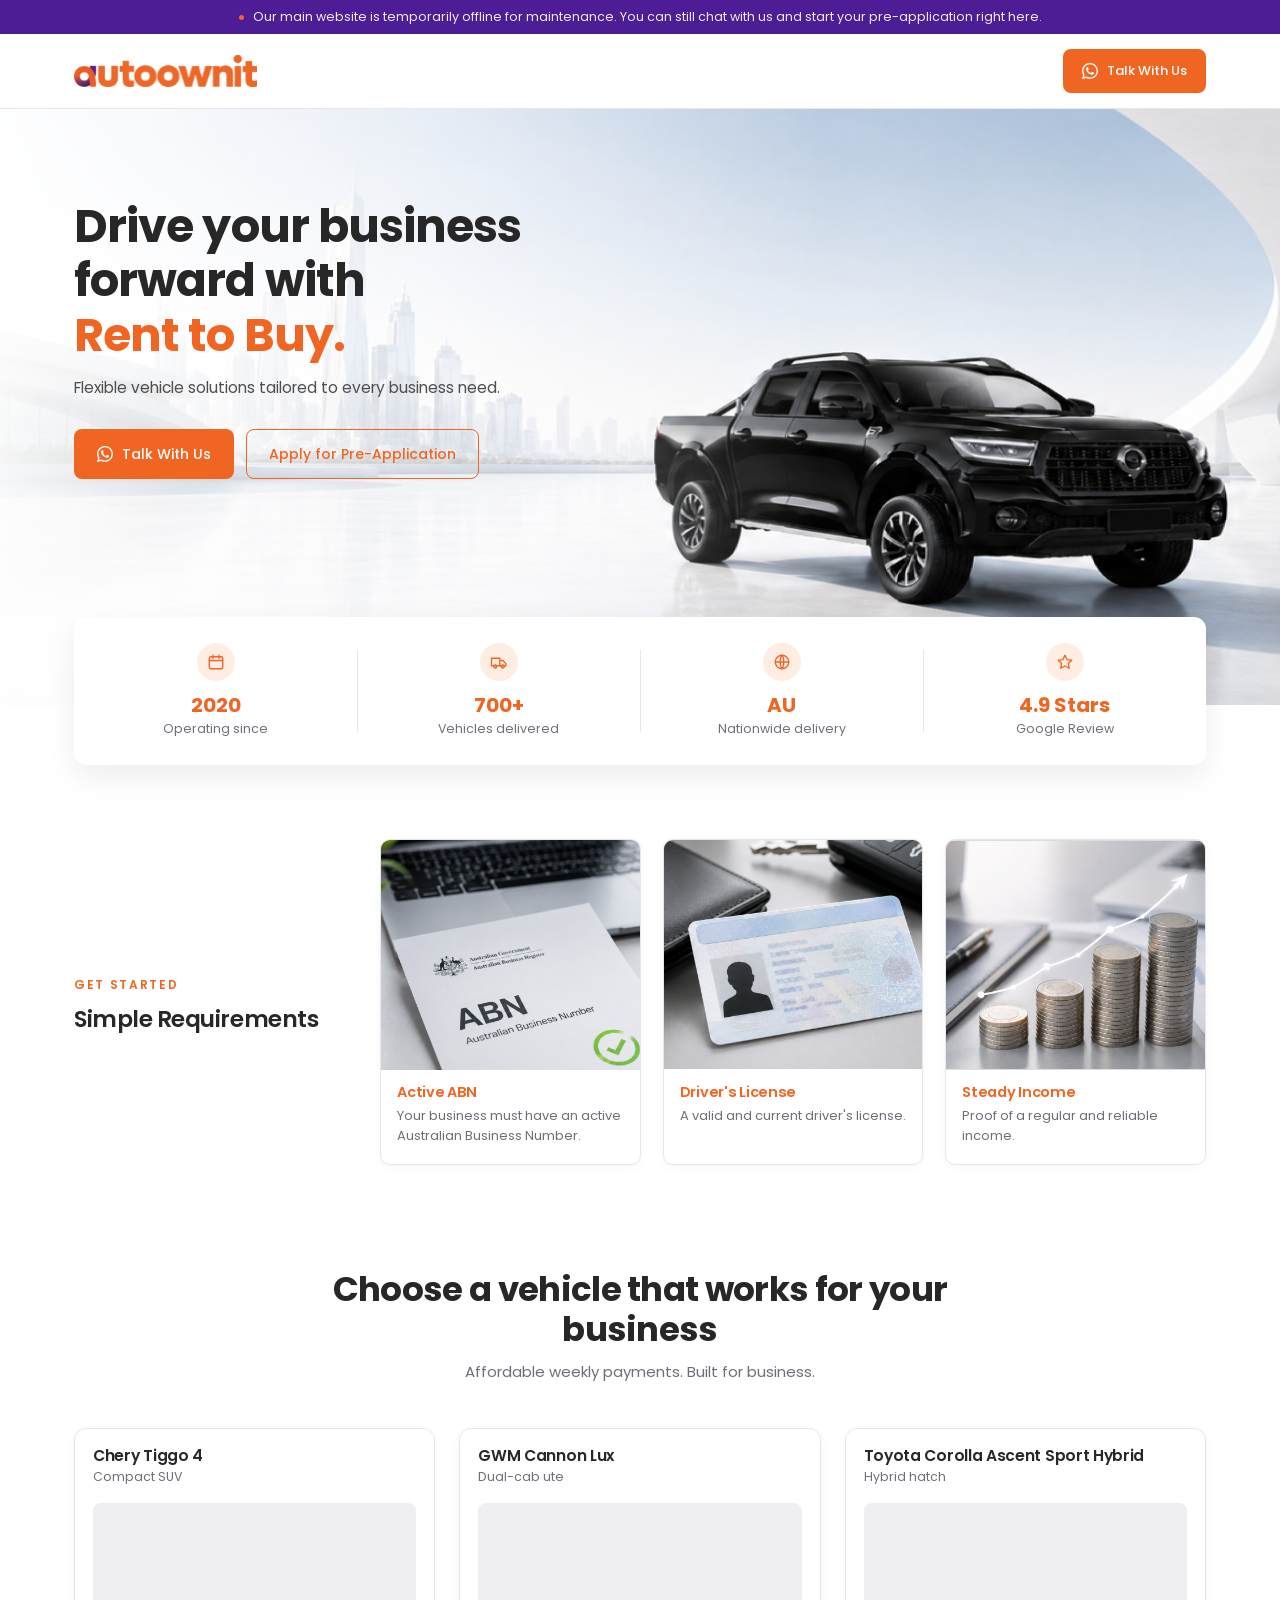
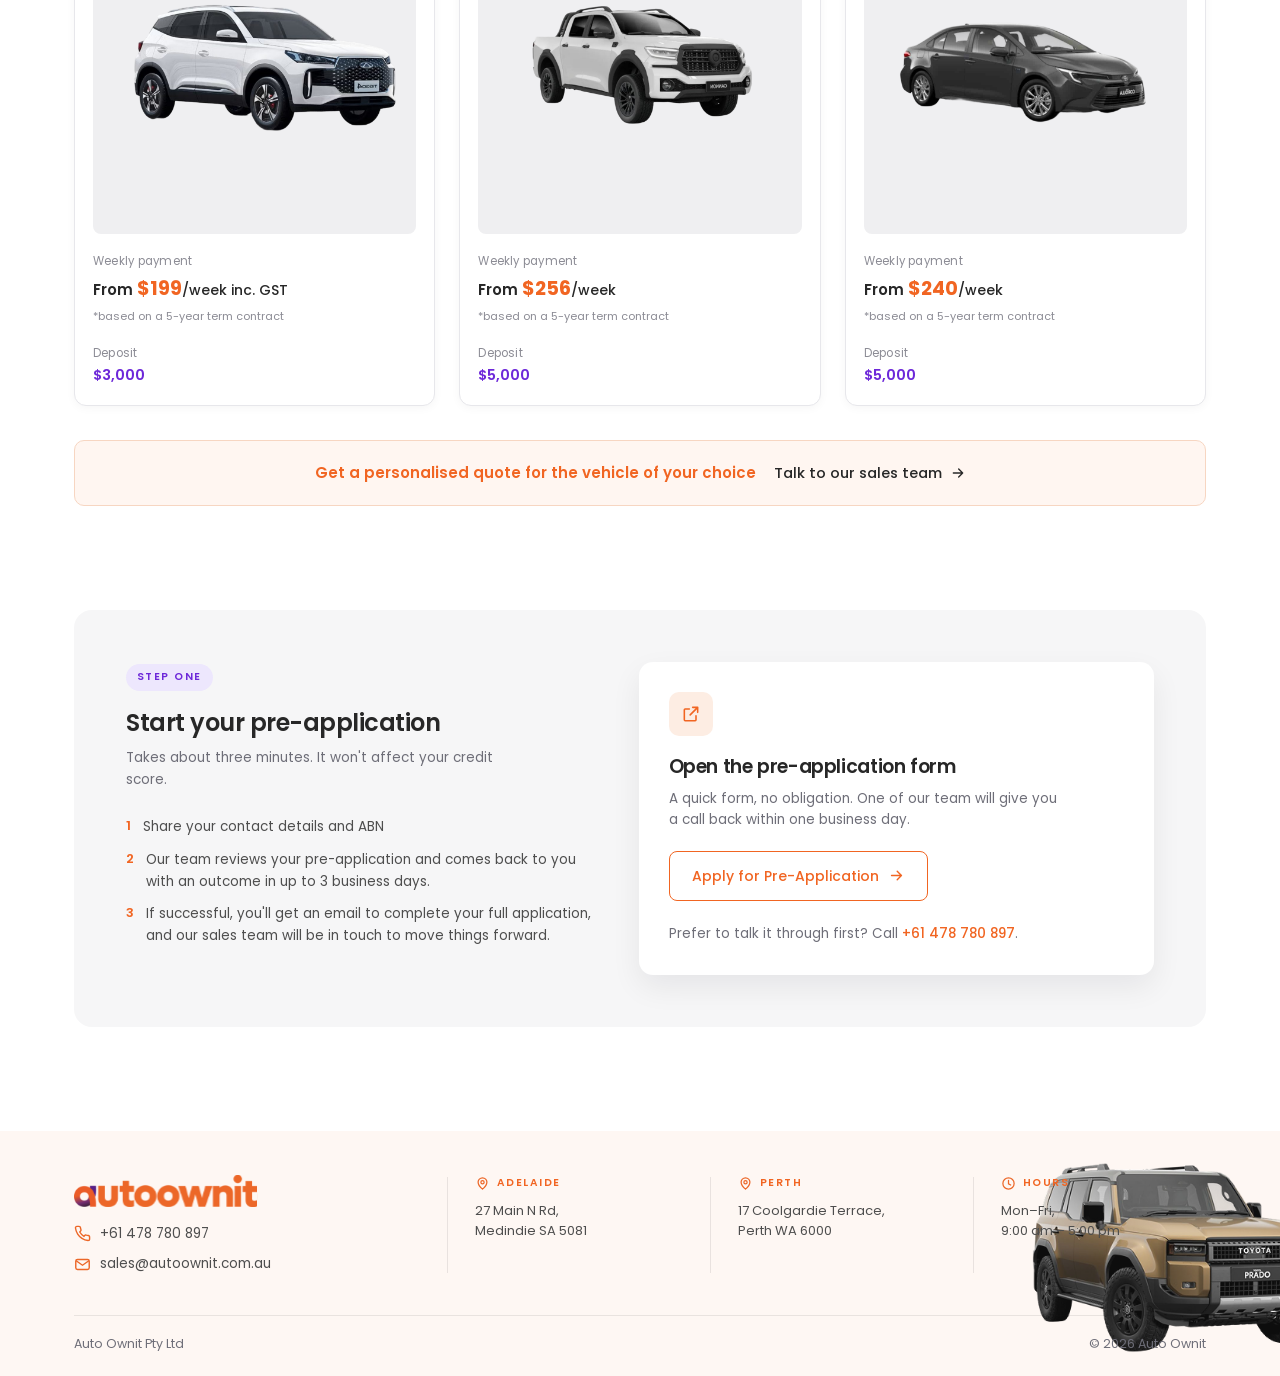
==== commit a21bb4c1: "Replace footer logo text with image in index and pre-application pages" ====
--- a/index.html
+++ b/index.html
@@ -269,7 +269,9 @@
     <div class="wrap">
       <div class="footer-top">
         <div>
-          <span class="logo logo--footer">autoownit</span>
+          <span class="logo logo--footer">
+            <img src="./assets/Logo.svg" />
+          </span>
           <div class="footer-contact">
             <a href="https://wa.me/61478780897" target="_blank">
               <img src='./assets/telephone.svg' />
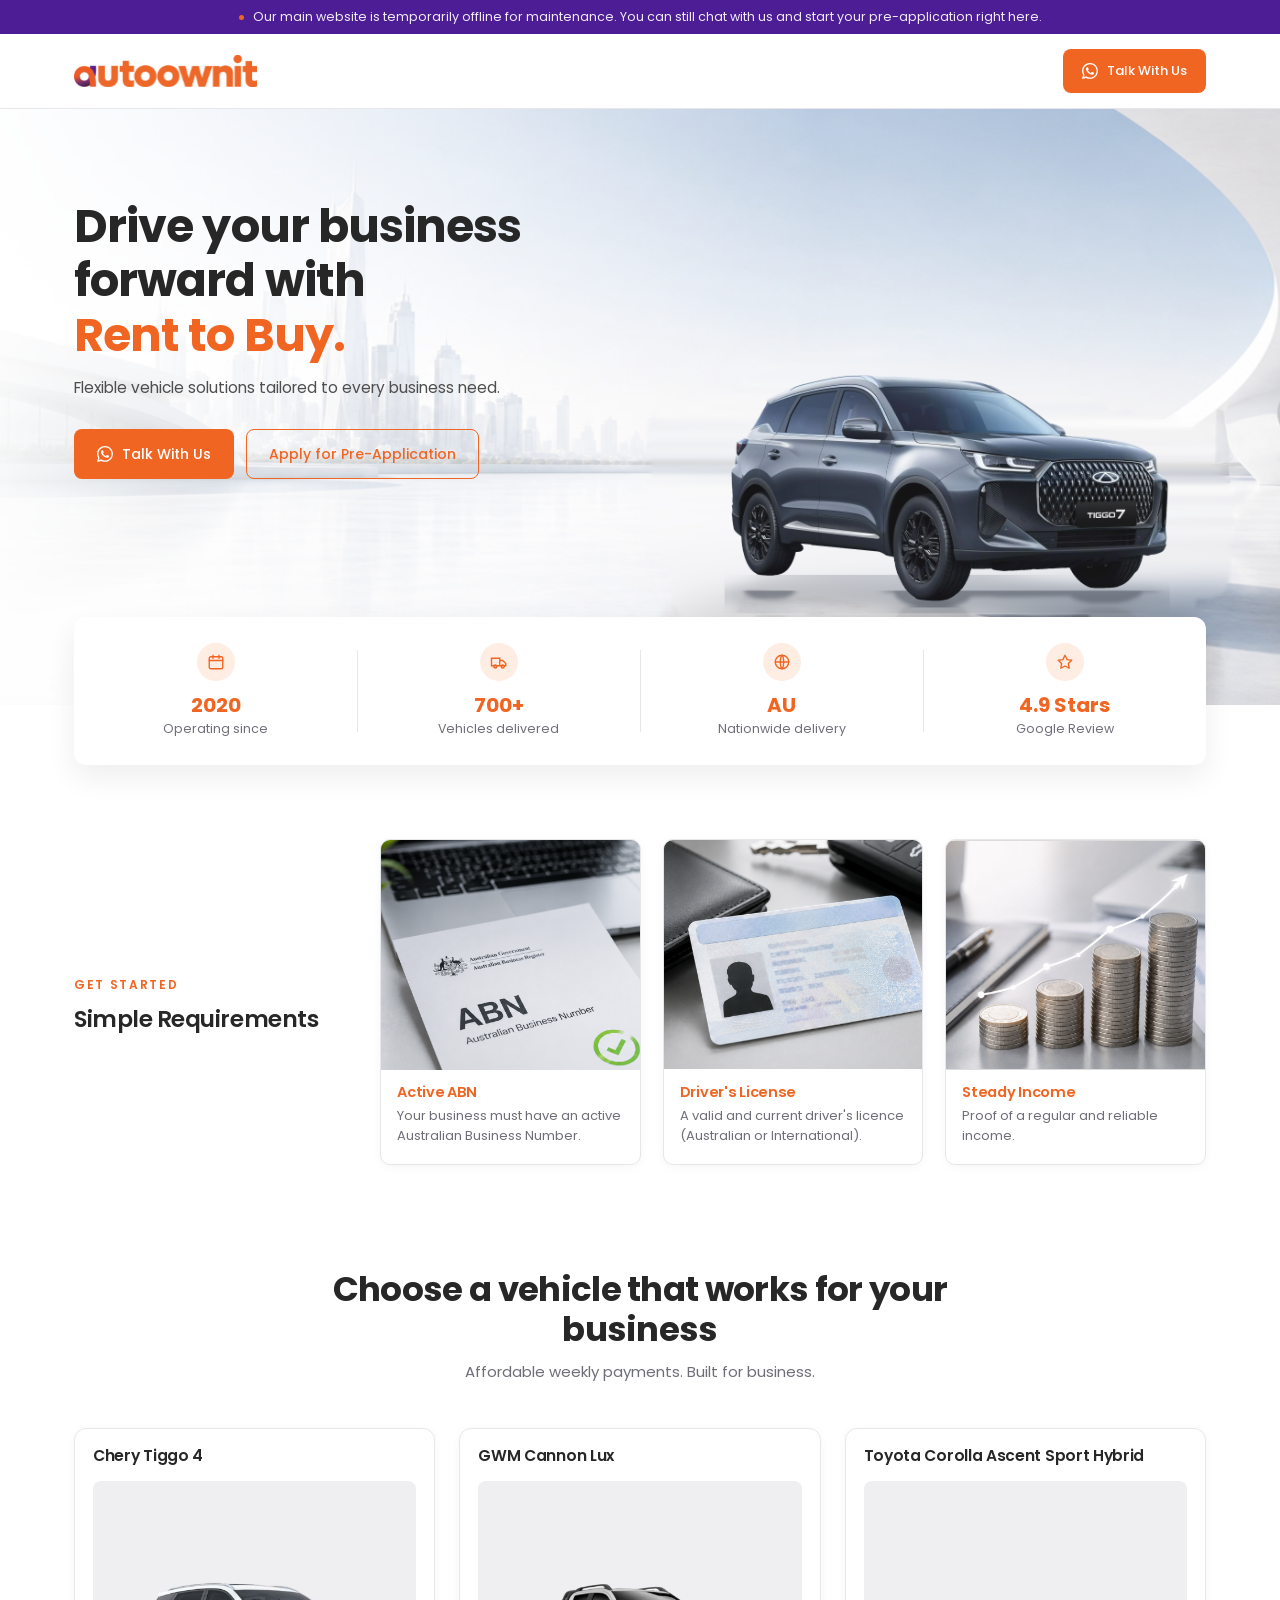
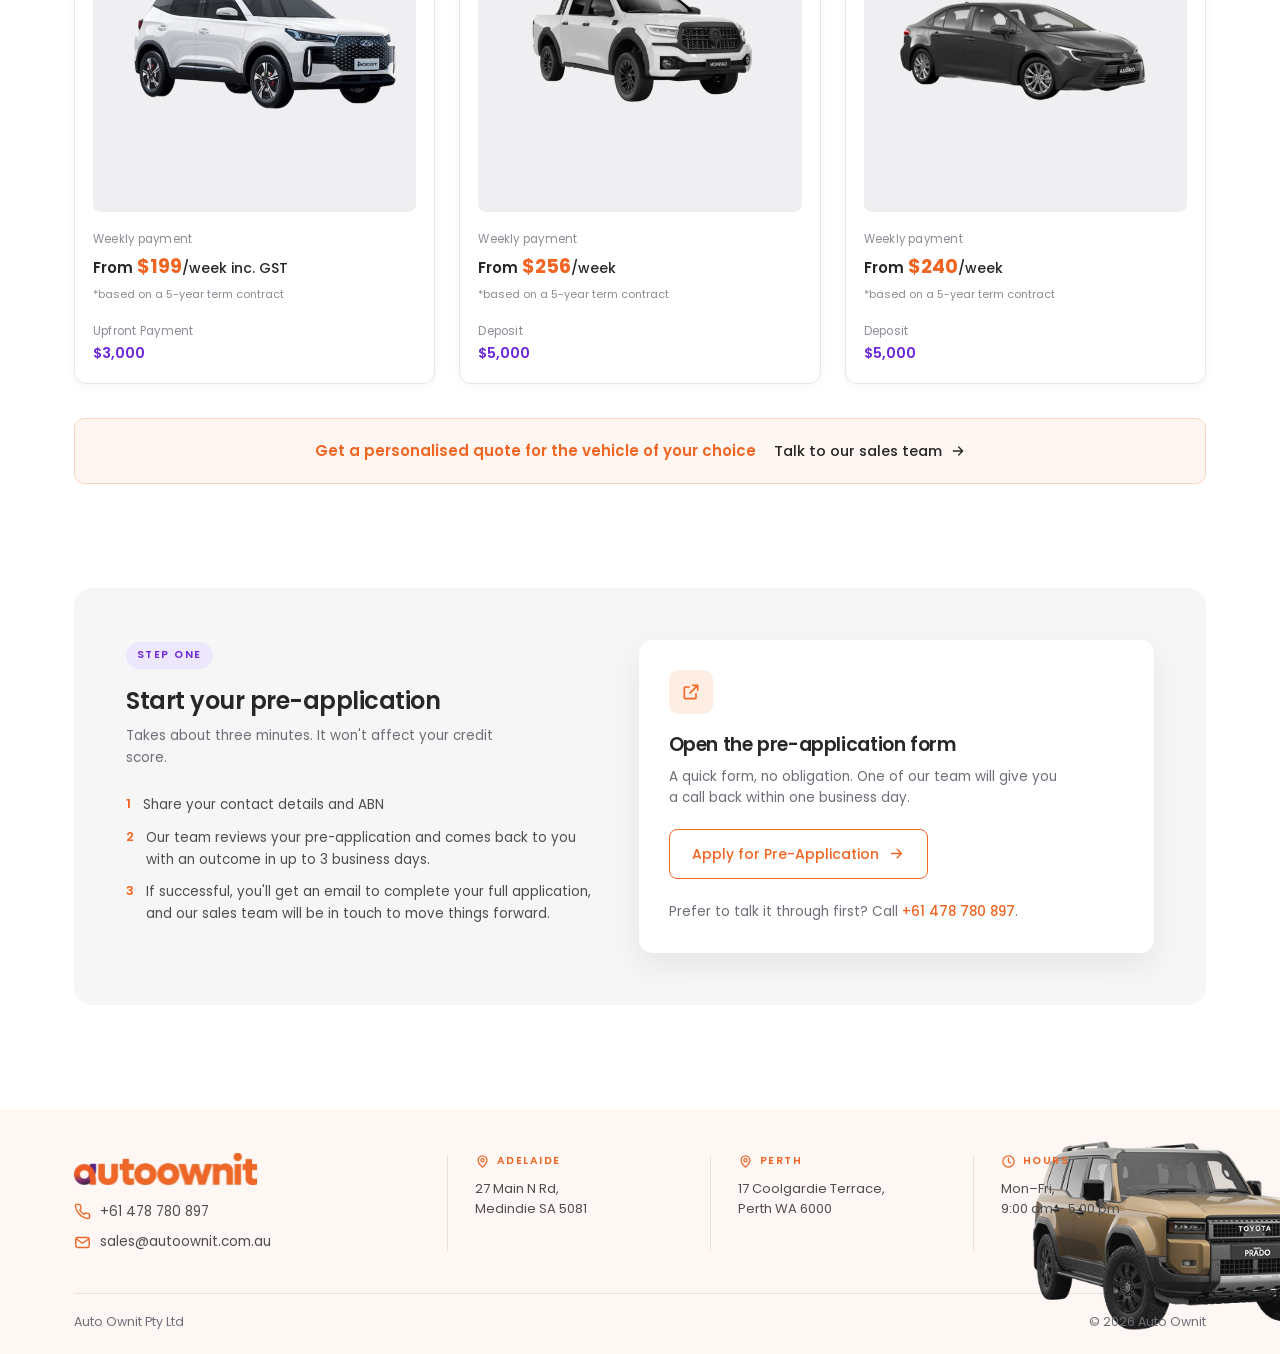
==== commit 96c57a63: "Add new hero background image and update styles for improved visuals" ====
--- a/index.html
+++ b/index.html
@@ -113,7 +113,7 @@
         </div>
 
         <div class="req-cards">
-          <!-- Card 1 — replace .req-thumb svg with <img src="abn.jpg" alt="..."> -->
+          <!-- Card 1 -->
           <article class="req-card">
             <div class="req-thumb" id="abn-card">
             </div>
@@ -128,7 +128,7 @@
             <div class="req-thumb" id="driver-card"></div>
             <div class="req-body">
               <h3>Driver's License</h3>
-              <p>A valid and current driver's license.</p>
+              <p>A valid and current driver's licence (Australian or International).</p>
             </div>
           </article>
 
@@ -157,16 +157,14 @@
         <!-- Vehicle 1 -->
         <article class="vcard">
           <h3>Chery Tiggo 4</h3>
-          <div class="vcard-type">Compact SUV</div>
           <div class="vcard-img">
-            <!-- Replace with <img src="chery-tiggo-4.png" alt="Chery Tiggo 4"> -->
             <img src="./assets/cherry-tigo-4.png" alt="Chery Tiggo 4" />
           </div>
           <div class="vmeta-label">Weekly payment</div>
           <div class="vprice">From <span class="amount">$199</span><span class="unit">/week inc. GST</span></div>
           <p class="vnote">*based on a 5-year term contract</p>
           <div class="vcard-foot">
-            <div class="vmeta-label">Deposit</div>
+            <div class="vmeta-label">Upfront Payment</div>
             <div class="vdeposit">$3,000</div>
           </div>
         </article>
@@ -174,9 +172,7 @@
         <!-- Vehicle 2 -->
         <article class="vcard">
           <h3>GWM Cannon Lux</h3>
-          <div class="vcard-type">Dual-cab ute</div>
           <div class="vcard-img">
-            <!-- Replace with <img src="gwm-cannon-lux.png" alt="GWM Cannon Lux"> -->
             <img src='./assets/GWM-Cannon-Vanta-1024x1024.png' alt="GWM Cannon Lux" />
           </div>
           <div class="vmeta-label">Weekly payment</div>
@@ -191,9 +187,7 @@
         <!-- Vehicle 3 -->
         <article class="vcard">
           <h3>Toyota Corolla Ascent Sport Hybrid</h3>
-          <div class="vcard-type">Hybrid hatch</div>
           <div class="vcard-img">
-            <!-- Replace with <img src="corolla-hybrid.png" alt="Toyota Corolla Ascent Sport Hybrid"> -->
             <img src='./assets/31-1024x1024.png' alt="Toyota Corolla Ascent Sport Hybrid" />
           </div>
           <div class="vmeta-label">Weekly payment</div>
--- a/css/styles.css
+++ b/css/styles.css
@@ -222,7 +222,7 @@
 .hero {
   position: relative;
   padding: 64px 0 0;
-  background-image: url(../assets/hero-bg.png);
+  background-image: url(../assets/hero-bg-tiggo7.png);
   background-size: cover;
   background-position: center;
   /* overflow: hidden; */
